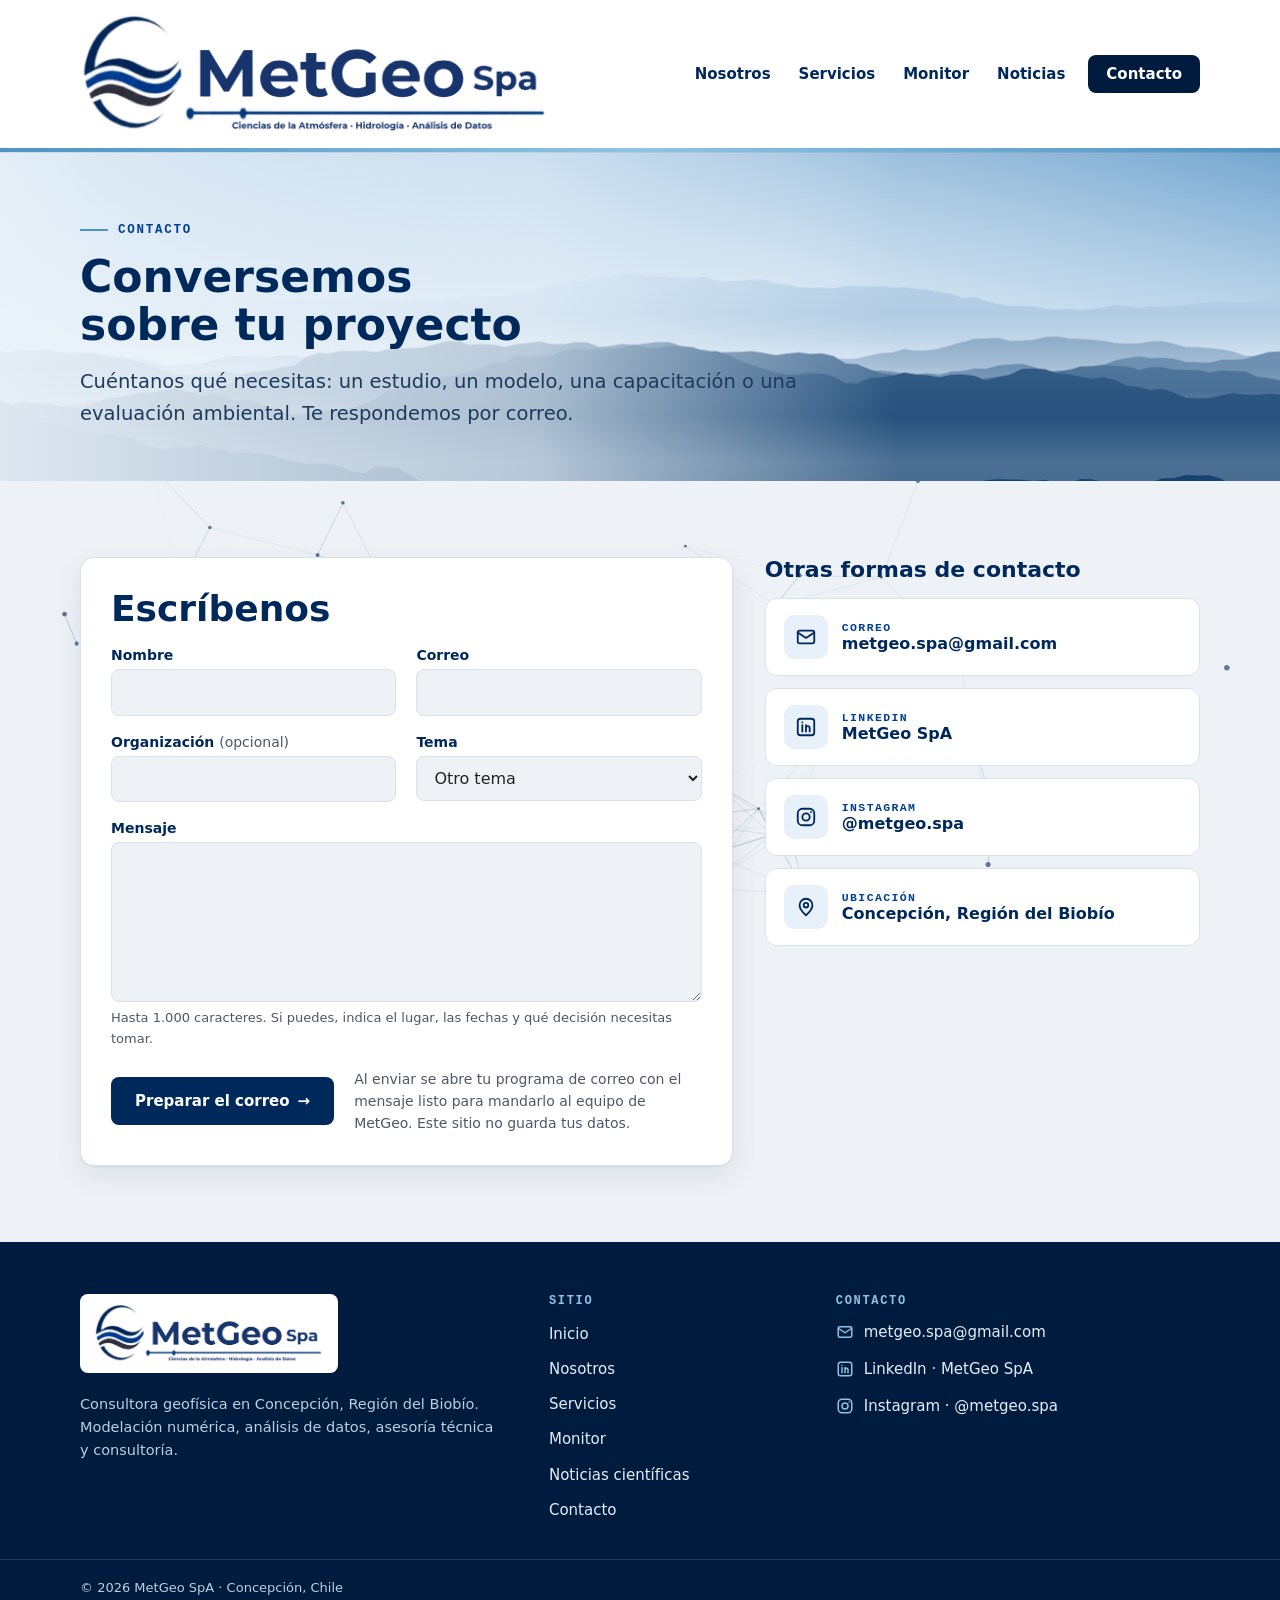
==== contacto.html @ 22727a3f "Reestructurar el sitio con páginas de Nosotros, Servicios y Contacto Inspirado en el sitio de GFDas," ====
<!doctype html>
<html lang="es">
<head>
<meta charset="utf-8">
<meta name="viewport" content="width=device-width, initial-scale=1">
<meta http-equiv="Content-Security-Policy" content="default-src 'self'; script-src 'self'; style-src 'self' https://fonts.googleapis.com; font-src https://fonts.gstatic.com; img-src 'self' data:; connect-src 'self'; object-src 'none'; base-uri 'self'; form-action 'none'">
<meta name="referrer" content="strict-origin-when-cross-origin">
<title>Contacto · MetGeo Spa</title>
<meta name="description" content="Escríbele al equipo de MetGeo: formulario de contacto, correo, LinkedIn e Instagram.">
<link rel="icon" type="image/png" href="assets/icono.png">
<link rel="apple-touch-icon" href="assets/icono.png">
<link rel="preconnect" href="https://fonts.googleapis.com">
<link rel="preconnect" href="https://fonts.gstatic.com" crossorigin>
<link rel="stylesheet" href="https://fonts.googleapis.com/css2?family=Montserrat:wght@500;600;700&family=Source+Sans+3:wght@400;600;700&display=swap">
<link rel="stylesheet" href="assets/style.css">
<script src="assets/config.js"></script>
<script src="assets/site.js"></script>
</head>
<body>
<a class="skip" href="#main">Saltar al contenido</a>
<canvas class="net" aria-hidden="true"></canvas>
<header class="top">
  <div class="wrap top-in">
    <a class="brand" href="index.html"><img src="assets/logo.png" alt="MetGeo Spa, inicio" width="480" height="123"></a>
    <button class="menu-btn" type="button" aria-expanded="false" aria-controls="menu"><span class="bars" aria-hidden="true"></span><span class="txt">Menú</span></button>
    <nav class="nav" id="menu" aria-label="Principal">
      <a href="nosotros.html">Nosotros</a>
      <a href="servicios.html">Servicios</a>
      <a href="monitor.html">Monitor</a>
      <a href="noticias.html">Noticias</a>
      <a class="nav-cta" href="contacto.html" aria-current="page">Contacto</a>
    </nav>
  </div>
  <div class="accent"></div>
</header>

<main id="main">
  <section class="hero hero-sm">
    <canvas class="geo" aria-hidden="true"></canvas>
    <div class="wrap">
      <div class="hero-copy">
        <p class="eyebrow">Contacto</p>
        <h1>Conversemos sobre tu proyecto</h1>
        <p class="lead">Cuéntanos qué necesitas: un estudio, un modelo, una capacitación o una evaluación ambiental. Te respondemos por correo.</p>
      </div>
    </div>
  </section>

  <section class="sec">
    <div class="wrap contact-layout">
      <div>
        <form class="form" id="form-contacto" novalidate>
          <h2>Escríbenos</h2>
          <div class="field">
            <label for="f-nombre">Nombre</label>
            <input id="f-nombre" name="nombre" type="text" autocomplete="name" maxlength="100" required>
          </div>
          <div class="field">
            <label for="f-correo">Correo</label>
            <input id="f-correo" name="correo" type="email" autocomplete="email" maxlength="120" required>
          </div>
          <div class="field">
            <label for="f-org">Organización <span class="opt">(opcional)</span></label>
            <input id="f-org" name="organizacion" type="text" autocomplete="organization" maxlength="120">
          </div>
          <div class="field">
            <label for="f-servicio">Tema</label>
            <select id="f-servicio" name="servicio">
              <option value="eventos">Estudio de un evento extremo</option>
              <option value="modelacion">Modelación numérica y monitoreo</option>
              <option value="capacitaciones">Capacitación técnica</option>
              <option value="ambiental">Evaluación ambiental (SEIA)</option>
              <option value="otro" selected>Otro tema</option>
            </select>
          </div>
          <div class="field field-wide">
            <label for="f-mensaje">Mensaje</label>
            <textarea id="f-mensaje" name="mensaje" maxlength="1000" required aria-describedby="f-mensaje-hint"></textarea>
            <span class="hint" id="f-mensaje-hint">Hasta 1.000 caracteres. Si puedes, indica el lugar, las fechas y qué decisión necesitas tomar.</span>
          </div>
          <div class="form-foot">
            <button class="btn btn-solid" type="submit">Preparar el correo <span class="arr" aria-hidden="true">&rarr;</span></button>
            <p class="fine">Al enviar se abre tu programa de correo con el mensaje listo para mandarlo al equipo de MetGeo. Este sitio no guarda tus datos.</p>
          </div>
          <p class="form-status" id="form-status" role="status" hidden></p>
        </form>
        <noscript><p class="empty">El formulario necesita JavaScript. Puedes escribirnos directamente a metgeo.spa@gmail.com.</p></noscript>
      </div>

      <aside class="info" aria-label="Otras formas de contacto">
        <h2>Otras formas de contacto</h2>
        <a class="info-item" href="mailto:metgeo.spa@gmail.com"><span class="ico"><svg viewBox="0 0 24 24" fill="none" stroke="currentColor" stroke-width="2" stroke-linecap="round" stroke-linejoin="round" aria-hidden="true" focusable="false"><rect x="3" y="5" width="18" height="14" rx="2"/><path d="m3 7 9 6 9-6"/></svg></span><span><span class="label">Correo</span><span class="value">metgeo.spa@gmail.com</span></span></a>
        <a class="info-item" href="https://www.linkedin.com/company/metgeo-spa/" target="_blank" rel="noopener noreferrer"><span class="ico"><svg viewBox="0 0 24 24" fill="none" stroke="currentColor" stroke-width="2" stroke-linecap="round" stroke-linejoin="round" aria-hidden="true" focusable="false"><rect x="3" y="3" width="18" height="18" rx="3"/><path d="M8 10v7M8 7v.01M12 17v-4a2 2 0 0 1 4 0v4M12 10v7"/></svg></span><span><span class="label">LinkedIn</span><span class="value">MetGeo SpA</span></span></a>
        <a class="info-item" href="https://www.instagram.com/metgeo.spa/" target="_blank" rel="noopener noreferrer"><span class="ico"><svg viewBox="0 0 24 24" fill="none" stroke="currentColor" stroke-width="2" stroke-linecap="round" stroke-linejoin="round" aria-hidden="true" focusable="false"><rect x="3" y="3" width="18" height="18" rx="5"/><circle cx="12" cy="12" r="4"/><path d="M17.5 6.5v.01"/></svg></span><span><span class="label">Instagram</span><span class="value">@metgeo.spa</span></span></a>
        <div class="info-item"><span class="ico"><svg viewBox="0 0 24 24" fill="none" stroke="currentColor" stroke-width="2" stroke-linecap="round" stroke-linejoin="round" aria-hidden="true" focusable="false"><path d="M12 21s-7-6.2-7-11a7 7 0 0 1 14 0c0 4.8-7 11-7 11z"/><circle cx="12" cy="10" r="2.5"/></svg></span><span><span class="label">Ubicación</span><span class="value">Concepción, Región del Biobío</span></span></div>
      </aside>
    </div>
  </section>
</main>

<footer class="foot">
  <div class="wrap foot-grid">
    <div>
      <div class="plate"><img src="assets/logo.png" alt="MetGeo Spa" width="480" height="123" loading="lazy"></div>
      <p>Consultora geofísica en Concepción, Región del Biobío. Modelación numérica, análisis de datos, asesoría técnica y consultoría.</p>
    </div>
    <nav aria-label="Mapa del sitio">
      <p class="foot-h">Sitio</p>
      <ul class="foot-links">
        <li><a href="index.html">Inicio</a></li>
        <li><a href="nosotros.html">Nosotros</a></li>
        <li><a href="servicios.html">Servicios</a></li>
        <li><a href="monitor.html">Monitor</a></li>
        <li><a href="noticias.html">Noticias científicas</a></li>
        <li><a href="contacto.html">Contacto</a></li>
      </ul>
    </nav>
    <div>
      <p class="foot-h">Contacto</p>
      <ul class="foot-links">
        <li><a href="mailto:metgeo.spa@gmail.com"><svg viewBox="0 0 24 24" fill="none" stroke="currentColor" stroke-width="2" stroke-linecap="round" stroke-linejoin="round" aria-hidden="true" focusable="false"><rect x="3" y="5" width="18" height="14" rx="2"/><path d="m3 7 9 6 9-6"/></svg>metgeo.spa@gmail.com</a></li>
        <li><a href="https://www.linkedin.com/company/metgeo-spa/" target="_blank" rel="noopener noreferrer"><svg viewBox="0 0 24 24" fill="none" stroke="currentColor" stroke-width="2" stroke-linecap="round" stroke-linejoin="round" aria-hidden="true" focusable="false"><rect x="3" y="3" width="18" height="18" rx="3"/><path d="M8 10v7M8 7v.01M12 17v-4a2 2 0 0 1 4 0v4M12 10v7"/></svg>LinkedIn · MetGeo SpA</a></li>
        <li><a href="https://www.instagram.com/metgeo.spa/" target="_blank" rel="noopener noreferrer"><svg viewBox="0 0 24 24" fill="none" stroke="currentColor" stroke-width="2" stroke-linecap="round" stroke-linejoin="round" aria-hidden="true" focusable="false"><rect x="3" y="3" width="18" height="18" rx="5"/><circle cx="12" cy="12" r="4"/><path d="M17.5 6.5v.01"/></svg>Instagram · @metgeo.spa</a></li>
      </ul>
    </div>
  </div>
  <div class="foot-legal">
    <div class="wrap">
      <p>© 2026 MetGeo SpA · Concepción, Chile</p>
    </div>
  </div>
</footer>
<script src="assets/fondo.js"></script>
<script src="assets/contacto.js"></script>
</body>
</html>
---- assets/style.css ----
/* Sitio de MetGeo Spa. Mismos colores que el monitor y el newsletter. */
:root {
  --page: #EEF2F6; --card: #FFFFFF; --ink: #20242A; --muted: #4B586A; --line: #D6E2EE; --mist: #E8F1F9;
  --navy: #00295B; --navy-deep: #001B3D; --sky: #4E94C3; --sky-2: #8FC3E6;
  --heading: #00295B; --link: #004090;
  --btn-bg: #00295B; --btn-ink: #FFFFFF;
  --chip-ink: #00295B; --chip-on-bg: #00295B; --chip-on-ink: #FFFFFF;
  --rule-a: #00295B; --rule-b: #001B3D;
  --ok-bg: #DDF0E4; --ok-ink: #14532D; --new-bg: #E8F1F9; --new-ink: #00295B;
  --err-bg: #FBEAEA; --err-ink: #8F2B2B;
  --shadow: 0 1px 2px rgba(0, 27, 61, .06), 0 10px 28px rgba(0, 27, 61, .08);
  --shadow-lift: 0 2px 4px rgba(0, 27, 61, .08), 0 18px 40px rgba(0, 27, 61, .14);
  --f-head: 'Montserrat', system-ui, -apple-system, 'Segoe UI', Arial, sans-serif;
  --f-body: 'Source Sans 3', 'Source Sans Pro', system-ui, -apple-system, 'Segoe UI', Arial, sans-serif;
  --f-mono: 'Courier New', Courier, monospace;
}
@media (prefers-color-scheme: dark) {
  :root {
    color-scheme: dark;
    --page: #0A1424; --card: #0F2038; --ink: #E7EEF6; --muted: #A6B7CB; --line: #1D3557; --mist: #13294A;
    --heading: #D6E6F5; --link: #8FC3E6;
    --btn-bg: #4E94C3; --btn-ink: #001B3D;
    --chip-ink: #CFE0EF; --chip-on-bg: #4E94C3; --chip-on-ink: #001B3D;
    --rule-a: #4E94C3; --rule-b: #1D3557;
    --ok-bg: #12362A; --ok-ink: #8EE0B0; --new-bg: #13294A; --new-ink: #CFE0EF;
    --err-bg: #3A1A1A; --err-ink: #F2B8B8;
    --shadow: 0 1px 2px rgba(0, 0, 0, .4), 0 10px 28px rgba(0, 0, 0, .35);
    --shadow-lift: 0 2px 4px rgba(0, 0, 0, .45), 0 18px 40px rgba(0, 0, 0, .45);
  }
}

* { box-sizing: border-box; }
html { scroll-behavior: smooth; scroll-padding-top: 110px; }
@media (prefers-reduced-motion: reduce) { html { scroll-behavior: auto; } *, *::before, *::after { transition: none !important; } }
body { margin: 0; background: var(--page); color: var(--ink); font: 400 17px/1.6 var(--f-body); overflow-x: hidden; }
img { max-width: 100%; }
a { color: var(--link); }
:focus-visible { outline: 3px solid var(--sky); outline-offset: 2px; }
.wrap { max-width: 1160px; margin: 0 auto; padding-inline: 20px; }
.skip { position: absolute; left: 12px; top: -60px; z-index: 50; padding: 10px 16px; background: #00295B; color: #FFFFFF; border-radius: 8px; font: 600 14px var(--f-head); }
.skip:focus { top: 12px; }

/* ---------- Cabecera: placa blanca con el logo; se compacta al bajar por la página ---------- */
.top { position: sticky; top: 0; z-index: 20; background: #FFFFFF; box-shadow: 0 1px 0 rgba(0, 27, 61, .08); }
.top-in { position: relative; display: flex; align-items: center; justify-content: space-between; gap: 20px; padding-block: 14px; transition: padding .25s ease; }
.brand { display: block; line-height: 0; flex: none; }
.brand img { width: 470px; height: auto; display: block; transition: width .25s ease; }
.top.is-compact .top-in { padding-block: 8px; }
.top.is-compact .brand img { width: 300px; }
.nav { display: flex; align-items: center; gap: 2px; }
.nav a { position: relative; font: 600 15px var(--f-head); color: #00295B; text-decoration: none; padding: 10px 13px; border-radius: 8px; white-space: nowrap; }
.nav a:not(.nav-cta)::after { content: ""; position: absolute; left: 13px; right: 13px; bottom: 5px; height: 2px; background: #4E94C3; transform: scaleX(0); transform-origin: left; transition: transform .2s ease; }
.nav a:not(.nav-cta):hover::after, .nav a[aria-current="page"]:not(.nav-cta)::after { transform: scaleX(1); }
.nav a.nav-cta { background: #00295B; color: #FFFFFF; margin-left: 8px; padding-inline: 18px; }
.nav a.nav-cta:hover, .nav a.nav-cta[aria-current="page"] { background: #001B3D; }
.menu-btn { display: none; align-items: center; gap: 10px; padding: 9px 14px; border: 2px solid #00295B; border-radius: 8px; background: #FFFFFF; color: #00295B; font: 600 14px var(--f-head); cursor: pointer; }
.menu-btn .bars, .menu-btn .bars::before, .menu-btn .bars::after { display: block; width: 18px; height: 2px; background: currentColor; border-radius: 2px; transition: transform .2s ease; }
.menu-btn .bars { position: relative; }
.menu-btn .bars::before, .menu-btn .bars::after { content: ""; position: absolute; left: 0; }
.menu-btn .bars::before { top: -6px; }
.menu-btn .bars::after { top: 6px; }
.menu-btn[aria-expanded="true"] .bars { background: transparent; }
.menu-btn[aria-expanded="true"] .bars::before { transform: translateY(6px) rotate(45deg); }
.menu-btn[aria-expanded="true"] .bars::after { transform: translateY(-6px) rotate(-45deg); }
.accent { height: 4px; background: linear-gradient(90deg, #4E94C3 0%, #8FC3E6 50%, #4E94C3 100%); }

/* ---------- Portada: el paisaje lo dibuja assets/fondo.js ---------- */
.hero { position: relative; overflow: hidden; color: #00295B; background: linear-gradient(180deg, #5E98C8 0%, #A8C9E4 45%, #DDEBF6 100%); }
.hero .geo { position: absolute; inset: 0; width: 100%; height: 100%; display: block; }
.hero::after { content: ""; position: absolute; inset: 0; background: linear-gradient(90deg, rgba(238, 245, 251, .92) 0%, rgba(238, 245, 251, .66) 42%, rgba(238, 245, 251, 0) 70%); pointer-events: none; }
.hero .wrap { position: relative; z-index: 1; padding-block: 92px 84px; }
.hero-sm .wrap { padding-block: 60px 52px; }

/* Red de puntos del fondo (assets/fondo.js): fija detrás de todo el contenido */
.net { position: fixed; inset: 0; width: 100%; height: 100%; z-index: 0; pointer-events: none; }
main, .foot { position: relative; z-index: 1; }
.hero-copy { max-width: 780px; }
.eyebrow { display: inline-flex; align-items: center; gap: 10px; margin: 0 0 16px; font: 600 12.5px var(--f-mono); letter-spacing: .14em; text-transform: uppercase; color: #004090; }
.eyebrow::before { content: ""; width: 28px; height: 2px; background: #4E94C3; }
.hero h1 { margin: 0 0 18px; font: 700 clamp(31px, 5vw, 54px) / 1.08 var(--f-head); text-wrap: balance; }
.hero-sm h1 { font-size: clamp(28px, 4.2vw, 44px); }
.lead { margin: 0 0 30px; max-width: 60ch; font-size: 19.5px; color: #1F3A5C; }
.hero-sm .lead { margin-bottom: 0; }
.hero-sm .btns { margin-top: 26px; }
.btns { display: flex; flex-wrap: wrap; gap: 12px; }
.btn { display: inline-flex; align-items: center; gap: 8px; padding: 13px 22px; border-radius: 8px; border: 2px solid transparent; font: 600 15px var(--f-head); text-decoration: none; cursor: pointer; transition: transform .15s ease, background-color .15s ease, filter .15s ease; }
.btn:hover { transform: translateY(-1px); }
.btn .arr { transition: transform .15s ease; }
.btn:hover .arr { transform: translateX(3px); }
.btn-sky { background: #00295B; color: #FFFFFF; }
.btn-sky:hover { background: #001B3D; }
.btn-ghost { border-color: #00295B; color: #00295B; background: rgba(255, 255, 255, .6); }
.btn-ghost:hover { background: rgba(255, 255, 255, .9); }
.btn-solid { background: var(--btn-bg); color: var(--btn-ink); }
.btn-solid:hover { filter: brightness(1.12); }
.btn-light { background: #8FC3E6; color: #001B3D; }
.btn-light:hover { background: #FFFFFF; }
.btn-line { border-color: rgba(185, 207, 227, .6); color: #FFFFFF; }
.btn-line:hover { border-color: #8FC3E6; background: rgba(143, 195, 230, .1); }
.btn[aria-disabled="true"] { opacity: .55; cursor: not-allowed; filter: none; transform: none; }
.mt { margin-top: 22px; }

/* ---------- Bandas horizontales azules con curvas de nivel ---------- */
.band { position: relative; overflow: hidden; color: #DCEAF6; background: #00295B url("img/topo.svg") center / cover no-repeat; }
.band::before { content: ""; position: absolute; inset: 0; background: linear-gradient(135deg, rgba(0, 41, 91, .55) 0%, rgba(0, 27, 61, .9) 100%); }
.band > .wrap { position: relative; padding-block: 64px; }
.band-statement { margin: 0; max-width: 36ch; font: 600 clamp(22px, 3vw, 32px) / 1.3 var(--f-head); color: #FFFFFF; text-wrap: balance; }
.band-statement em { font-style: normal; color: #8FC3E6; }
.band .kicker { color: #8FC3E6; }
.band p { max-width: 64ch; }
.figures { display: grid; grid-template-columns: repeat(4, minmax(0, 1fr)); gap: 0; margin: 44px 0 0; padding: 0; list-style: none; border-top: 1px solid rgba(143, 195, 230, .25); }
.figures li { padding: 22px 20px 0 0; }
.figures li + li { padding-left: 20px; border-left: 1px solid rgba(143, 195, 230, .25); }
.figures b { display: block; font: 700 clamp(30px, 4vw, 44px) / 1 var(--f-head); color: #FFFFFF; }
.figures b small { font-size: .5em; color: #8FC3E6; margin-left: 2px; }
.figures span { display: block; margin-top: 8px; font-size: 15px; color: #B9CFE3; }
.band-cta { display: flex; flex-wrap: wrap; align-items: center; justify-content: space-between; gap: 24px; }
.band-cta h2 { color: #FFFFFF; margin-bottom: 6px; }
.band-cta p { margin: 0; color: #B9CFE3; }

/* ---------- Secciones ---------- */
.sec { padding-block: 76px; }
.sec + .sec { border-top: 1px solid var(--line); }
.kicker { margin: 0 0 10px; font: 600 12px var(--f-mono); letter-spacing: .14em; text-transform: uppercase; color: var(--link); }
h2 { margin: 0 0 12px; font: 700 clamp(25px, 3.4vw, 36px) / 1.15 var(--f-head); color: var(--heading); text-wrap: balance; }
.rule { height: 2px; width: 120px; margin: 0 0 22px; background: linear-gradient(135deg, var(--rule-a), var(--rule-b)); }
.sec p { max-width: 66ch; }
.sec-head { display: flex; flex-wrap: wrap; align-items: flex-end; justify-content: space-between; gap: 12px 30px; }
.sec-head > div { max-width: 720px; }
.sec-head .more { margin: 0 0 24px; }
.muted { color: var(--muted); }
.fine { margin-top: 18px; font-size: 14px; color: var(--muted); max-width: 66ch; }

/* Qué hacemos: cuatro capacidades con ícono */
.caps { display: grid; grid-template-columns: repeat(4, minmax(0, 1fr)); gap: 20px; margin-top: 34px; }
.cap { position: relative; padding: 26px 22px 24px; background: var(--card); border: 1px solid var(--line); border-radius: 12px; box-shadow: var(--shadow); overflow: hidden; }
.cap::before { content: ""; position: absolute; left: 0; top: 0; right: 0; height: 3px; background: linear-gradient(90deg, #4E94C3, #8FC3E6); }
.cap .ico { display: grid; place-items: center; width: 48px; height: 48px; margin-bottom: 16px; border-radius: 12px; background: var(--mist); color: var(--heading); }
.cap .ico svg { width: 26px; height: 26px; }
.cap h3 { margin: 0 0 8px; font: 700 18px / 1.3 var(--f-head); color: var(--heading); }
.cap p { margin: 0; font-size: 15.5px; color: var(--muted); }

/* Tarjetas de servicio con imagen */
.svc-cards { display: grid; grid-template-columns: repeat(4, minmax(0, 1fr)); gap: 20px; margin-top: 34px; }
.svc-card { display: flex; flex-direction: column; background: var(--card); border: 1px solid var(--line); border-radius: 12px; box-shadow: var(--shadow); overflow: hidden; text-decoration: none; color: inherit; transition: transform .2s ease, box-shadow .2s ease, border-color .2s ease; }
.svc-card:hover { transform: translateY(-4px); box-shadow: var(--shadow-lift); border-color: var(--sky); }
.svc-card img { display: block; width: 100%; height: auto; aspect-ratio: 16 / 9; object-fit: cover; }
.svc-card .body { display: flex; flex-direction: column; gap: 8px; flex: 1; padding: 18px 20px 20px; }
.svc-card .num { font: 600 12px var(--f-mono); letter-spacing: .12em; color: var(--link); }
.svc-card h3 { margin: 0; font: 700 18px / 1.3 var(--f-head); color: var(--heading); }
.svc-card p { margin: 0; font-size: 15.5px; color: var(--muted); }
.svc-card .more { margin-top: auto; padding-top: 8px; }

/* Por qué MetGeo */
.features { display: grid; grid-template-columns: repeat(3, minmax(0, 1fr)); gap: 30px 34px; margin-top: 36px; }
.feature { display: grid; grid-template-columns: 44px minmax(0, 1fr); gap: 4px 16px; }
.feature .n { grid-row: span 2; display: grid; place-items: center; width: 44px; height: 44px; border-radius: 50%; border: 2px solid var(--sky); font: 700 14px var(--f-mono); color: var(--heading); }
.feature h3 { margin: 0; font: 700 17px / 1.3 var(--f-head); color: var(--heading); }
.feature p { margin: 0; font-size: 15.5px; color: var(--muted); }

/* Tarjetas genéricas */
.cards { display: grid; grid-template-columns: repeat(auto-fit, minmax(260px, 1fr)); gap: 20px; margin-top: 28px; }
.card { display: flex; flex-direction: column; gap: 12px; padding: 24px; background: var(--card); border: 1px solid var(--line); border-radius: 12px; box-shadow: var(--shadow); }
.card h3 { margin: 0; font: 700 20px / 1.25 var(--f-head); color: var(--heading); }
.card p { margin: 0; color: var(--muted); }
.card-head { display: flex; justify-content: space-between; align-items: center; gap: 10px; }
.tag { font: 600 11px var(--f-mono); letter-spacing: .12em; text-transform: uppercase; color: var(--link); }
.pill { padding: 3px 10px; border-radius: 999px; font: 600 12px var(--f-head); white-space: nowrap; }
.pill-ok { background: var(--ok-bg); color: var(--ok-ink); }
.pill-new { background: var(--new-bg); color: var(--new-ink); }
.more { margin-top: auto; padding-top: 6px; font: 600 15px var(--f-head); color: var(--link); text-decoration: none; }
.more:hover { text-decoration: underline; }
.cards-2 { grid-template-columns: repeat(auto-fit, minmax(min(100%, 420px), 1fr)); }
.gets { margin: 0; padding-left: 20px; font-size: 15.5px; color: var(--muted); }
.gets li + li { margin-top: 5px; }
.gets li::marker { color: var(--sky); }
.sub-h { margin: 48px 0 0; font: 700 19px / 1.3 var(--f-head); color: var(--heading); }

/* Página de servicios: una fila por servicio, imagen a un lado */
.jump-nav { padding-top: 40px; }
.jump { display: flex; flex-wrap: wrap; gap: 8px; margin: 0; padding: 0; list-style: none; }
.jump a { display: inline-block; padding: 7px 14px; border: 1px solid var(--line); border-radius: 999px; background: var(--card); color: var(--chip-ink); font: 600 13.5px var(--f-head); text-decoration: none; }
.jump a:hover { border-color: var(--sky); }
.svc { display: grid; grid-template-columns: minmax(0, 1fr) minmax(0, 1.05fr); gap: 48px; align-items: center; padding-block: 56px; scroll-margin-top: 100px; }
.svc + .svc { border-top: 1px solid var(--line); }
.svc-alt .svc-img { order: 2; }
.svc-img { margin: 0; border-radius: 14px; overflow: hidden; box-shadow: var(--shadow-lift); line-height: 0; }
.svc-img img { width: 100%; height: auto; }
.svc h2 { font-size: clamp(23px, 3vw, 31px); }
.svc .gets { margin-top: 16px; font-size: 16px; }
.svc .note { margin: 18px 0 0; padding: 12px 14px; background: var(--mist); border-left: 3px solid var(--sky); border-radius: 4px; font-size: 15px; color: var(--muted); }
.svc .btns { margin-top: 22px; }

/* Dos columnas */
.split { display: grid; grid-template-columns: minmax(0, 1fr) minmax(0, 1.3fr); gap: 48px; align-items: center; }
.views { margin: 22px 0 26px; padding: 0; }
.views div { display: grid; grid-template-columns: 150px 1fr; gap: 14px; padding: 10px 0; border-bottom: 1px solid var(--line); font-size: 15.5px; }
.views dt { font: 700 14px var(--f-head); color: var(--heading); }
.views dd { margin: 0; color: var(--muted); }

.frame { overflow: hidden; background: var(--card); border: 1px solid var(--line); border-radius: 12px; box-shadow: var(--shadow); }
.frame-top { margin-top: 26px; }
.frame-bar { display: flex; align-items: center; justify-content: space-between; gap: 10px; padding: 10px 14px; background: var(--mist); border-bottom: 1px solid var(--line); font-size: 14px; }
.frame-bar a { font: 600 14px var(--f-head); white-space: nowrap; }
.shot-link { display: block; }
.shot-link:hover { border-color: var(--sky); }
.shot { display: block; aspect-ratio: 1280 / 852; overflow: hidden; }
.shot img { display: block; width: 100%; height: 100%; object-fit: cover; object-position: top; }
.fig { margin: 0; border-radius: 14px; overflow: hidden; box-shadow: var(--shadow-lift); line-height: 0; }
.fig img { width: 100%; height: auto; }

/* ---------- Noticias científicas ---------- */
.toolbar { display: flex; flex-wrap: wrap; justify-content: space-between; align-items: baseline; gap: 8px 20px; margin-bottom: 14px; }
.toolbar h2 { margin: 0; }
.updated { font: 13px var(--f-mono); color: var(--muted); }
.chips { display: flex; flex-wrap: wrap; gap: 8px; margin: 0 0 30px; padding: 0; list-style: none; }
.chip { padding: 7px 13px; border: 1px solid var(--line); border-radius: 999px; background: var(--card); color: var(--chip-ink); font: 600 13.5px var(--f-head); cursor: pointer; }
.chip:hover { border-color: var(--sky); }
.chip[aria-pressed="true"] { background: var(--chip-on-bg); color: var(--chip-on-ink); border-color: transparent; }
.chip .n { font-weight: 400; opacity: .8; }
.area { margin-bottom: 42px; }
.area-head { display: flex; flex-wrap: wrap; align-items: baseline; justify-content: space-between; gap: 4px 16px; padding-bottom: 8px; }
.area-head h3 { display: flex; align-items: center; gap: 8px; margin: 0; font: 700 14px var(--f-head); letter-spacing: .09em; text-transform: uppercase; color: var(--heading); }
.area-head h3::before { content: ""; width: 7px; height: 7px; border-radius: 50%; background: var(--sky); }
.area-src { font-size: 13px; color: var(--muted); }
.area .bar { height: 2px; margin-bottom: 16px; background: linear-gradient(135deg, var(--rule-a), var(--rule-b)); }
.items { display: grid; grid-template-columns: repeat(auto-fill, minmax(300px, 1fr)); gap: 20px; margin: 0; padding: 0; list-style: none; }
.item { display: flex; flex-direction: column; background: var(--card); border: 1px solid var(--line); border-radius: 12px; overflow: hidden; box-shadow: var(--shadow); transition: transform .2s ease, box-shadow .2s ease; }
.item:hover { transform: translateY(-3px); box-shadow: var(--shadow-lift); }
.item .pic { position: relative; line-height: 0; background: #00295B; }
.item .pic canvas { display: block; width: 100%; height: auto; aspect-ratio: 16 / 7; }
.item .pic-tag { position: absolute; left: 12px; bottom: 10px; padding: 3px 9px; border-radius: 999px; background: rgba(255, 255, 255, .92); color: #00295B; font: 600 11px/1.5 var(--f-mono); letter-spacing: .1em; text-transform: uppercase; }
.item .txt { display: flex; flex-direction: column; gap: 8px; flex: 1; padding: 16px 20px 18px; }
.item h4 { margin: 0; font: 700 16.5px / 1.35 var(--f-head); color: var(--heading); text-wrap: pretty; }
.item p { margin: 0; font-size: 15.5px; color: var(--muted); }
.stale { margin: -4px 0 14px; padding: 8px 12px; background: var(--mist); border-left: 3px solid var(--sky); border-radius: 4px; font-size: 14px; color: var(--muted); max-width: none !important; }
.item .fecha { font: 12.5px var(--f-mono); color: var(--muted); }
.item a { margin-top: auto; padding-top: 4px; font: 600 14px var(--f-head); text-decoration: none; }
.item a:hover { text-decoration: underline; }
.items-3 { grid-template-columns: repeat(3, minmax(0, 1fr)); margin-top: 30px; }
.empty { padding: 14px 16px; border: 1px dashed var(--line); border-radius: 10px; color: var(--muted); font-size: 15px; }
.credits { margin-top: 8px; padding: 14px 16px; background: var(--mist); border-left: 3px solid var(--sky); border-radius: 4px; font-size: 14.5px; max-width: none !important; }

/* Bloque del newsletter */
.signup { display: grid; grid-template-columns: minmax(0, 1.2fr) minmax(0, 1fr); gap: 36px; align-items: center; padding: 32px; background: var(--card); border: 1px solid var(--line); border-radius: 14px; box-shadow: var(--shadow); }
.signup h2 { margin-bottom: 8px; }
.signup .btns { margin-top: 20px; }
.includes { margin: 0; padding: 0; list-style: none; }
.includes li { display: grid; grid-template-columns: 150px 1fr; gap: 12px; padding: 8px 0; border-bottom: 1px solid var(--line); font-size: 15px; }
.includes b { font: 700 14px var(--f-head); color: var(--heading); }
.includes span { color: var(--muted); }
.soon-note { margin: 12px 0 0; font-size: 14px; color: var(--muted); }

/* ---------- Nosotros ---------- */
.areas-x { margin: 22px 0 0; padding: 0; list-style: none; }
.areas-x li { display: grid; grid-template-columns: 12px minmax(0, 1fr); gap: 14px; padding: 12px 0; border-bottom: 1px solid var(--line); }
.areas-x li::before { content: ""; width: 10px; height: 10px; margin-top: 8px; border-radius: 50%; background: var(--sky); box-shadow: 0 0 0 4px var(--mist); }
.areas-x b { display: block; font: 700 16px var(--f-head); color: var(--heading); }
.areas-x span { font-size: 15.5px; color: var(--muted); }
.purpose { display: grid; grid-template-columns: repeat(3, minmax(0, 1fr)); gap: 20px; margin-top: 34px; }
.purpose article { padding: 24px 22px; background: var(--card); border: 1px solid var(--line); border-radius: 12px; box-shadow: var(--shadow); }
.purpose .n { display: block; margin-bottom: 10px; font: 700 28px / 1 var(--f-head); color: var(--sky); }
.purpose h3 { margin: 0 0 8px; font: 700 17.5px / 1.3 var(--f-head); color: var(--heading); }
.purpose p { margin: 0; font-size: 15.5px; color: var(--muted); }
.purpose a { font-weight: 600; }

/* Equipo */
.team { display: grid; grid-template-columns: repeat(2, minmax(0, 1fr)); gap: 20px; margin-top: 30px; }
.member { display: flex; flex-direction: column; gap: 12px; padding: 24px; background: var(--card); border: 1px solid var(--line); border-radius: 12px; box-shadow: var(--shadow); }
.member-head { display: flex; align-items: center; gap: 14px; }
.initials { flex: none; display: grid; place-items: center; width: 56px; height: 56px; border-radius: 50%; background: linear-gradient(135deg, #00295B, #001B3D); box-shadow: 0 0 0 3px var(--card), 0 0 0 5px #4E94C3; color: #FFFFFF; font: 700 17px var(--f-head); letter-spacing: .04em; }
.member h3 { margin: 0; font: 700 19px / 1.25 var(--f-head); color: var(--heading); }
.member .role { margin: 2px 0 0; font: 12.5px / 1.4 var(--f-mono); color: var(--link); }
.member p { margin: 0; font-size: 15.5px; color: var(--muted); }
.tags { display: flex; flex-wrap: wrap; gap: 6px; margin: 0; padding: 0; list-style: none; }
.tags li { padding: 3px 10px; border: 1px solid var(--line); border-radius: 999px; font: 600 12.5px var(--f-head); color: var(--chip-ink); }
.member .more { margin-top: auto; }

/* ---------- Contacto ---------- */
.contact-layout { display: grid; grid-template-columns: minmax(0, 1.5fr) minmax(0, 1fr); gap: 32px; align-items: start; }
.form { display: grid; grid-template-columns: repeat(2, minmax(0, 1fr)); gap: 18px 20px; padding: 30px; background: var(--card); border: 1px solid var(--line); border-radius: 14px; box-shadow: var(--shadow); }
.form h2 { grid-column: 1 / -1; margin: 0; }
.field { display: flex; flex-direction: column; gap: 6px; }
.field-wide { grid-column: 1 / -1; }
.field label { font: 600 14px var(--f-head); color: var(--heading); }
.field .opt { font-weight: 500; color: var(--muted); }
.field input, .field select, .field textarea { width: 100%; padding: 11px 13px; border: 1px solid var(--line); border-radius: 8px; background: var(--page); color: var(--ink); font: 400 16px/1.4 var(--f-body); transition: border-color .15s ease, box-shadow .15s ease; }
.field textarea { min-height: 160px; resize: vertical; }
.field input:focus, .field select:focus, .field textarea:focus { outline: none; border-color: var(--sky); box-shadow: 0 0 0 3px rgba(78, 148, 195, .25); }
.field input:user-invalid, .field textarea:user-invalid { border-color: var(--err-ink); }
.field .hint { font-size: 13px; color: var(--muted); }
.form-foot { grid-column: 1 / -1; display: flex; flex-wrap: wrap; align-items: center; gap: 14px 20px; }
.form-foot .fine { margin: 0; flex: 1 1 260px; }
.form-status { grid-column: 1 / -1; margin: 0; padding: 12px 14px; border-radius: 8px; background: var(--ok-bg); color: var(--ok-ink); font-size: 15px; }
.form-status.is-error { background: var(--err-bg); color: var(--err-ink); }
.info { display: flex; flex-direction: column; gap: 12px; }
.info h2 { font-size: 22px; margin-bottom: 4px; }
.info-item { display: grid; grid-template-columns: 44px minmax(0, 1fr); gap: 14px; align-items: center; padding: 16px 18px; background: var(--card); border: 1px solid var(--line); border-radius: 12px; text-decoration: none; color: inherit; transition: border-color .15s ease, transform .15s ease; }
a.info-item:hover { border-color: var(--sky); transform: translateX(3px); }
.info-item .ico { display: grid; place-items: center; width: 44px; height: 44px; border-radius: 10px; background: var(--mist); color: var(--heading); }
.info-item .ico svg { width: 22px; height: 22px; }
.info-item .label { display: block; font: 600 11.5px var(--f-mono); letter-spacing: .12em; text-transform: uppercase; color: var(--link); }
.info-item .value { display: block; font: 600 16px var(--f-head); color: var(--heading); overflow-wrap: anywhere; }

/* ---------- Pie ---------- */
.foot { background: #001B3D; color: #B9CFE3; }
.foot-grid { display: grid; grid-template-columns: minmax(0, 1.4fr) minmax(0, .8fr) minmax(0, 1.2fr); gap: 36px 44px; padding-block: 52px 36px; }
.foot .plate { display: inline-block; padding: 10px 14px; background: #FFFFFF; border-radius: 8px; line-height: 0; }
.foot .plate img { display: block; width: 230px; height: auto; }
.foot p { margin: 12px 0 0; max-width: 46ch; font-size: 14.5px; }
.foot .foot-h { margin: 0 0 12px; font: 600 12px var(--f-mono); letter-spacing: .14em; text-transform: uppercase; color: #8FC3E6; }
.foot-links { display: flex; flex-direction: column; gap: 8px; margin: 0; padding: 0; list-style: none; }
.foot-links a { display: inline-flex; align-items: center; gap: 10px; color: #E3EEF8; text-decoration: none; font-size: 15px; }
.foot-links a:hover { color: #FFFFFF; text-decoration: underline; }
.foot-links svg { flex: none; width: 18px; height: 18px; color: #8FC3E6; }
.foot-legal { border-top: 1px solid rgba(185, 207, 227, .18); }
.foot-legal .wrap { display: flex; flex-wrap: wrap; justify-content: space-between; gap: 6px 24px; padding-block: 18px; }
.foot-legal p { margin: 0; max-width: none; font-size: 13px; }

/* ---------- Pantallas medianas y teléfonos ---------- */
@media (max-width: 1120px) {
  .brand img { width: 360px; }
  .nav a { padding: 9px 10px; font-size: 14px; }
  .caps, .svc-cards { grid-template-columns: repeat(2, minmax(0, 1fr)); }
}
@media (max-width: 900px) {
  .brand img, .top.is-compact .brand img { width: 270px; }
  .menu-btn { display: inline-flex; }
  .nav { display: none; position: absolute; left: -20px; right: -20px; top: 100%; flex-direction: column; align-items: stretch; gap: 0; padding: 8px 20px 18px; background: #FFFFFF; box-shadow: 0 14px 24px rgba(0, 27, 61, .12); }
  .nav.is-open { display: flex; }
  .nav a { padding: 13px 4px; font-size: 16px; border-bottom: 1px solid #E8F1F9; border-radius: 0; }
  .nav a:not(.nav-cta)::after { display: none; }
  .nav a[aria-current="page"] { color: #004090; }
  .nav a.nav-cta { margin: 12px 0 0; border-radius: 8px; text-align: center; }
  .split, .signup, .contact-layout { grid-template-columns: minmax(0, 1fr); gap: 30px; }
  .svc { grid-template-columns: minmax(0, 1fr); gap: 26px; padding-block: 44px; }
  .svc-alt .svc-img { order: 0; }
  .features, .purpose { grid-template-columns: repeat(2, minmax(0, 1fr)); }
  .figures { grid-template-columns: repeat(2, minmax(0, 1fr)); }
  .figures li:nth-child(3) { padding-left: 0; border-left: 0; }
  .items-3 { grid-template-columns: minmax(0, 1fr); }
  .foot-grid { grid-template-columns: minmax(0, 1fr) minmax(0, 1fr); }
  .foot-grid > :first-child { grid-column: 1 / -1; }
  /* Sin JavaScript el menú queda visible debajo del logo. */
  html:not(.js) .top-in { flex-wrap: wrap; }
  html:not(.js) .menu-btn { display: none; }
  html:not(.js) .nav { display: flex; position: static; flex-direction: row; flex-wrap: wrap; padding: 0; box-shadow: none; }
  html:not(.js) .nav a { border: 0; padding: 8px 10px; font-size: 14px; }
}
@media (max-width: 640px) {
  .brand img, .top.is-compact .brand img { width: 220px; }
  .hero .wrap { padding-block: 56px 48px; }
  /* En pantallas angostas el texto ocupa todo el ancho: el velo cubre parejo para que se lea sobre las cordilleras. */
  .hero::after { background: linear-gradient(180deg, rgba(238, 245, 251, .9) 0%, rgba(238, 245, 251, .8) 65%, rgba(238, 245, 251, .5) 100%); }
  .sec { padding-block: 52px; }
  .band > .wrap { padding-block: 48px; }
  .caps, .svc-cards, .features, .purpose, .team { grid-template-columns: minmax(0, 1fr); }
  .views div, .includes li { grid-template-columns: 1fr; gap: 2px; }
  .signup, .form { padding: 22px; }
  .form { grid-template-columns: minmax(0, 1fr); }
  .items { grid-template-columns: minmax(0, 1fr); }
  .foot-grid { grid-template-columns: minmax(0, 1fr); }
}
@media (max-width: 440px) {
  .top-in { gap: 10px; }
  .brand img, .top.is-compact .brand img { width: 175px; }
  .menu-btn { padding: 8px 11px; }
  .menu-btn .txt { display: none; }
  .figures li { padding-right: 10px; }
  .figures li + li { padding-left: 12px; }
}
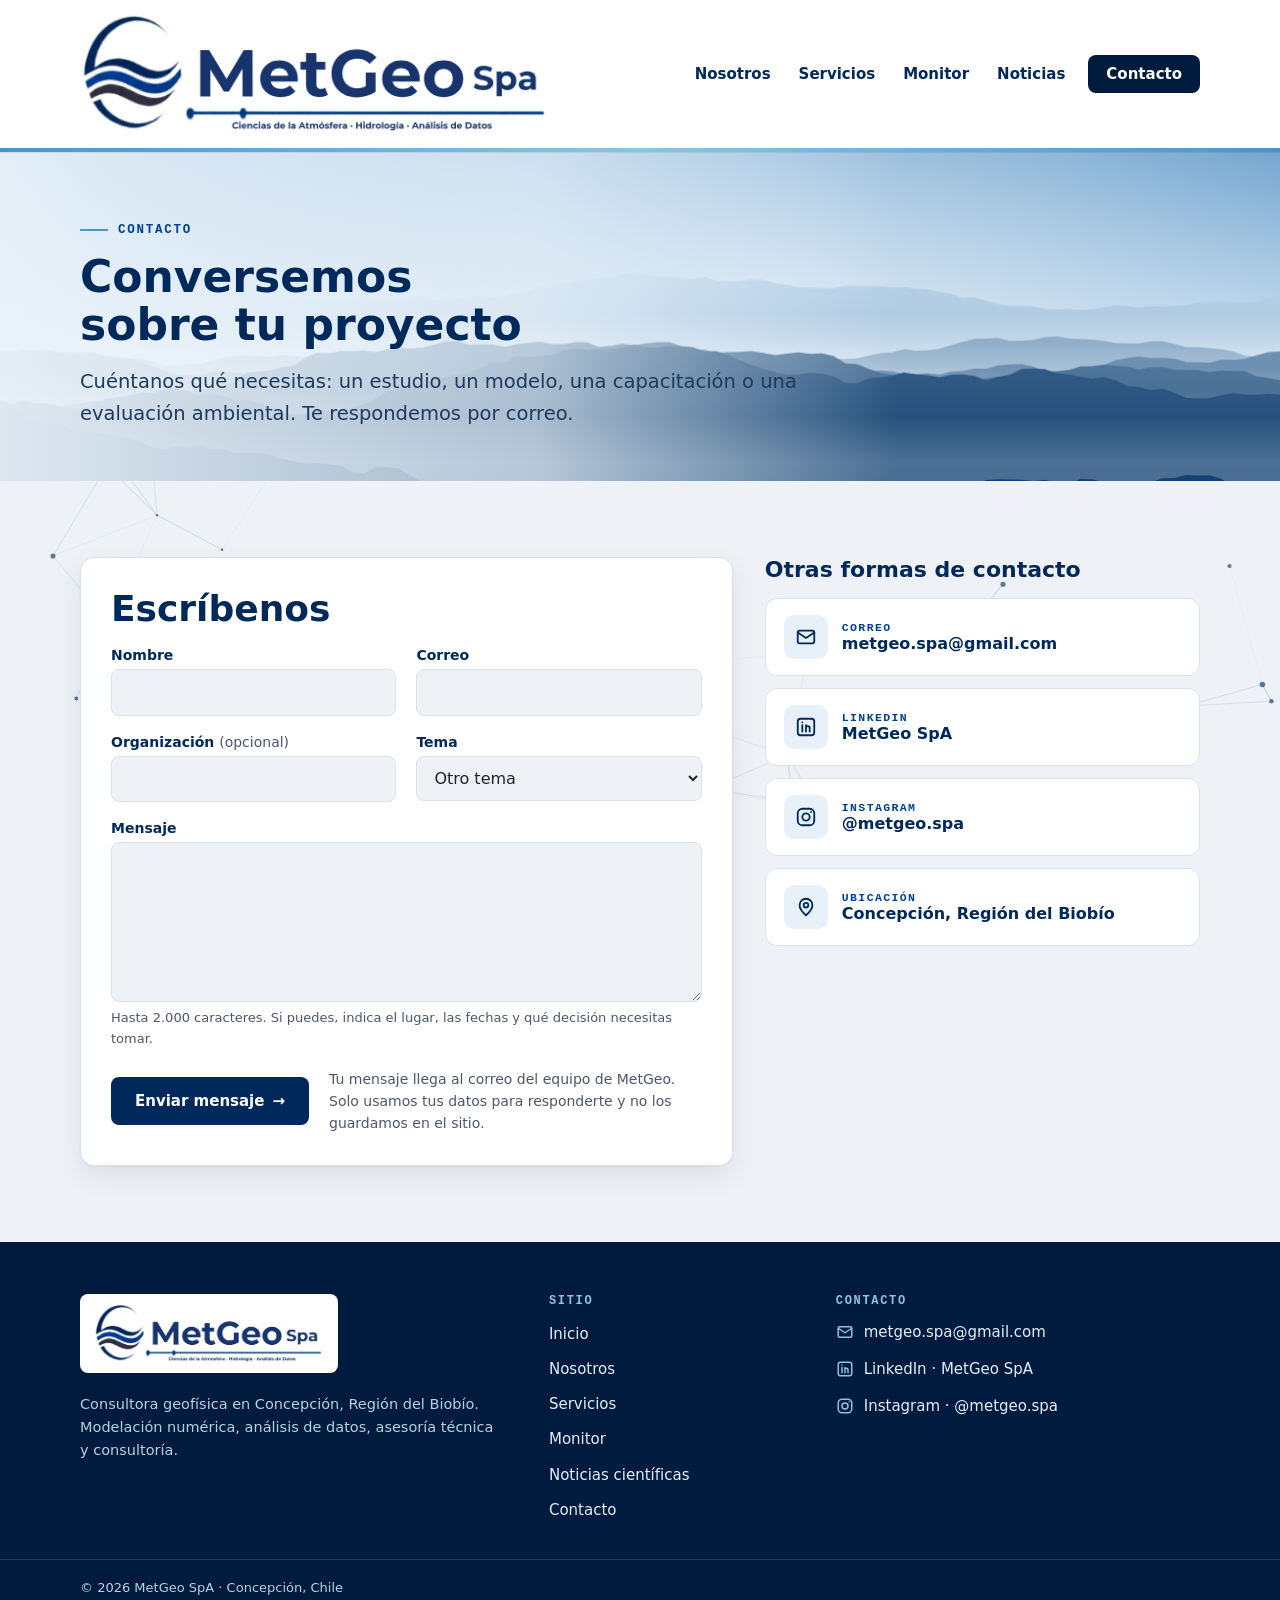
==== commit 8b9c71f7: "Enviar el formulario de contacto al Worker del newsletter El formulario ya no depende del programa d" ====
--- a/contacto.html
+++ b/contacto.html
@@ -3,7 +3,7 @@
 <head>
 <meta charset="utf-8">
 <meta name="viewport" content="width=device-width, initial-scale=1">
-<meta http-equiv="Content-Security-Policy" content="default-src 'self'; script-src 'self'; style-src 'self' https://fonts.googleapis.com; font-src https://fonts.gstatic.com; img-src 'self' data:; connect-src 'self'; object-src 'none'; base-uri 'self'; form-action 'none'">
+<meta http-equiv="Content-Security-Policy" content="default-src 'self'; script-src 'self'; style-src 'self' https://fonts.googleapis.com; font-src https://fonts.gstatic.com; img-src 'self' data:; connect-src 'self' https://metgeo-newsletter.metgeo.workers.dev; object-src 'none'; base-uri 'self'; form-action 'none'">
 <meta name="referrer" content="strict-origin-when-cross-origin">
 <title>Contacto · MetGeo Spa</title>
 <meta name="description" content="Escríbele al equipo de MetGeo: formulario de contacto, correo, LinkedIn e Instagram.">
@@ -75,12 +75,16 @@
           </div>
           <div class="field field-wide">
             <label for="f-mensaje">Mensaje</label>
-            <textarea id="f-mensaje" name="mensaje" maxlength="1000" required aria-describedby="f-mensaje-hint"></textarea>
-            <span class="hint" id="f-mensaje-hint">Hasta 1.000 caracteres. Si puedes, indica el lugar, las fechas y qué decisión necesitas tomar.</span>
+            <textarea id="f-mensaje" name="mensaje" maxlength="2000" required aria-describedby="f-mensaje-hint"></textarea>
+            <span class="hint" id="f-mensaje-hint">Hasta 2.000 caracteres. Si puedes, indica el lugar, las fechas y qué decisión necesitas tomar.</span>
+          </div>
+          <div class="trap" aria-hidden="true">
+            <label for="f-web">No llenes este campo</label>
+            <input id="f-web" name="website" type="text" tabindex="-1" autocomplete="off">
           </div>
           <div class="form-foot">
-            <button class="btn btn-solid" type="submit">Preparar el correo <span class="arr" aria-hidden="true">&rarr;</span></button>
-            <p class="fine">Al enviar se abre tu programa de correo con el mensaje listo para mandarlo al equipo de MetGeo. Este sitio no guarda tus datos.</p>
+            <button class="btn btn-solid" type="submit">Enviar mensaje <span class="arr" aria-hidden="true">&rarr;</span></button>
+            <p class="fine">Tu mensaje llega al correo del equipo de MetGeo. Solo usamos tus datos para responderte y no los guardamos en el sitio.</p>
           </div>
           <p class="form-status" id="form-status" role="status" hidden></p>
         </form>
--- a/assets/style.css
+++ b/assets/style.css
@@ -291,6 +291,10 @@
 .field .hint { font-size: 13px; color: var(--muted); }
 .form-foot { grid-column: 1 / -1; display: flex; flex-wrap: wrap; align-items: center; gap: 14px 20px; }
 .form-foot .fine { margin: 0; flex: 1 1 260px; }
+/* Campo trampa para bots: fuera de la vista, pero no con display:none (algunos bots lo omiten). */
+.trap { position: absolute; left: -9999px; width: 1px; height: 1px; overflow: hidden; }
+.form { position: relative; }
+.form-status a { color: inherit; font-weight: 600; }
 .form-status { grid-column: 1 / -1; margin: 0; padding: 12px 14px; border-radius: 8px; background: var(--ok-bg); color: var(--ok-ink); font-size: 15px; }
 .form-status.is-error { background: var(--err-bg); color: var(--err-ink); }
 .info { display: flex; flex-direction: column; gap: 12px; }
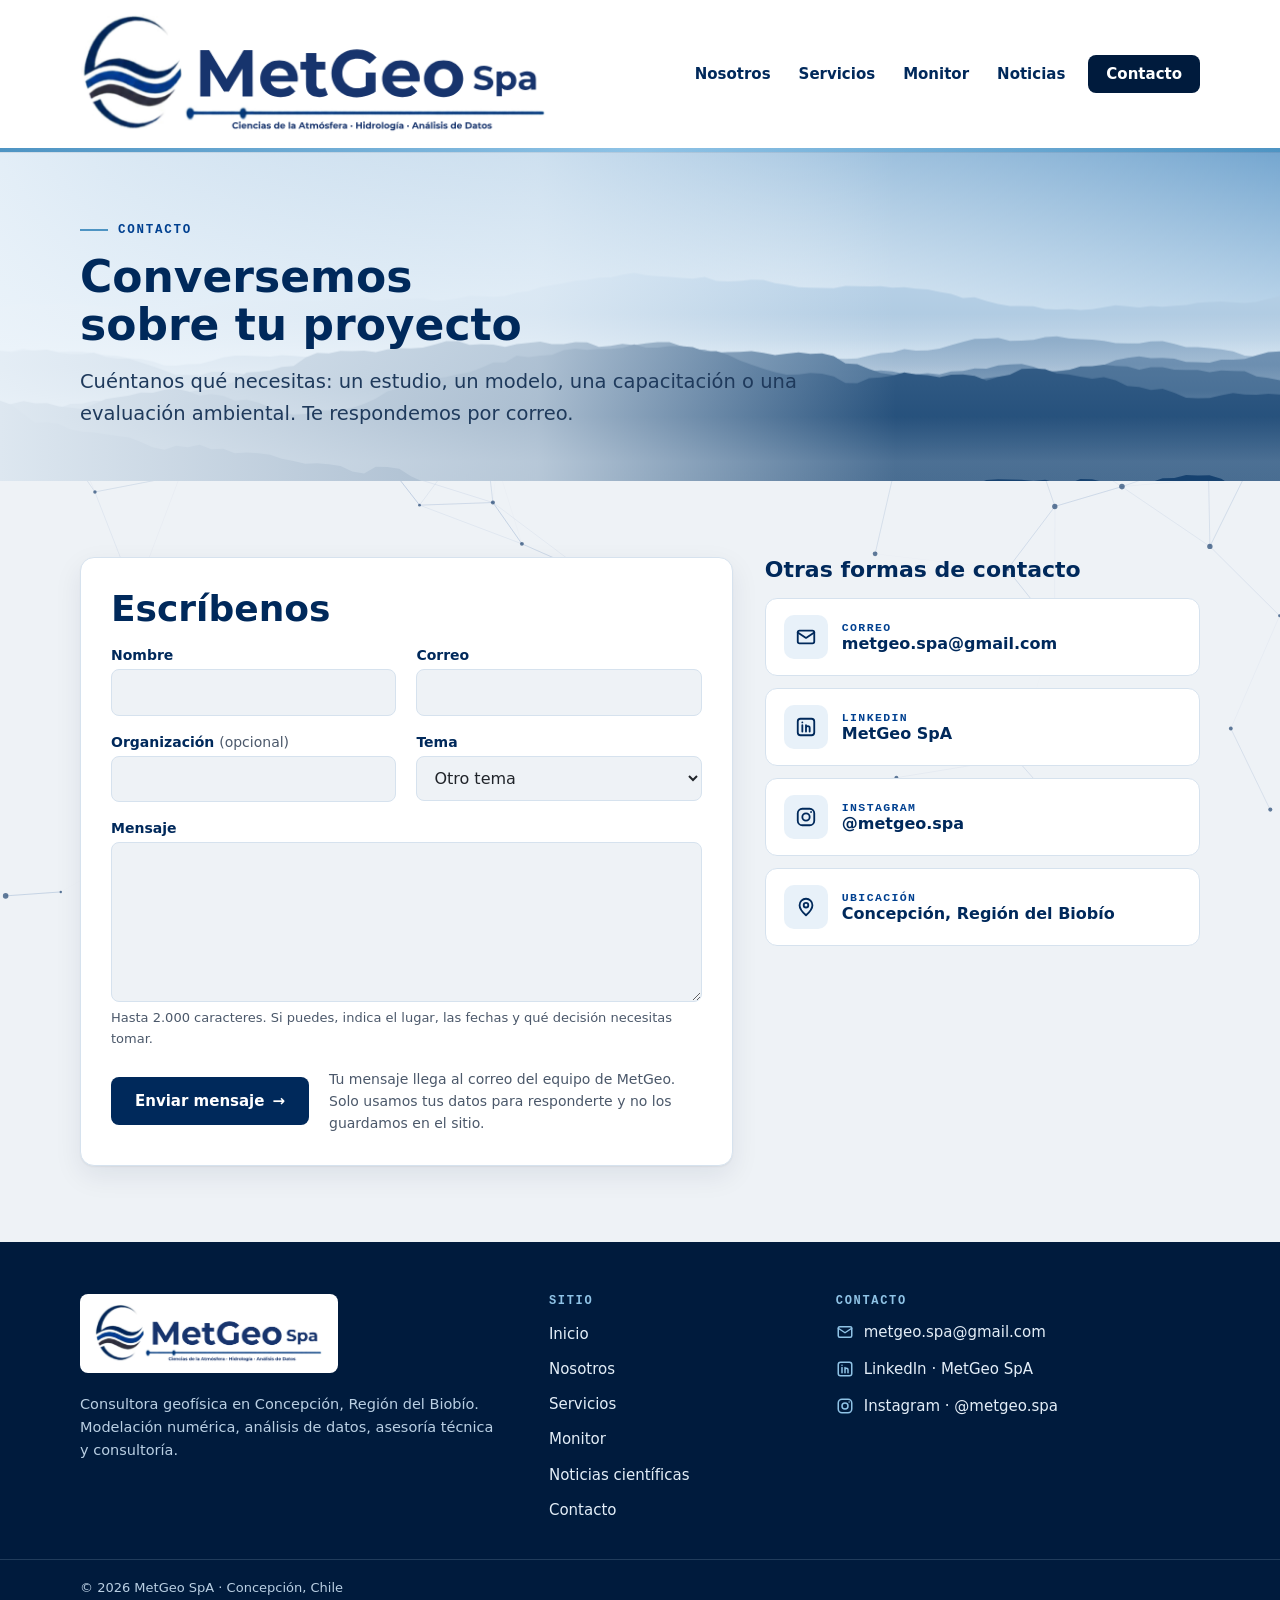
==== commit 8fbee91a: "Ajustar textos del sitio e ilustrar cada noticia con un dibujo propio Portada: «Herramientas diversa" ====
--- a/contacto.html
+++ b/contacto.html
@@ -66,7 +66,7 @@
           <div class="field">
             <label for="f-servicio">Tema</label>
             <select id="f-servicio" name="servicio">
-              <option value="eventos">Estudio de un evento extremo</option>
+              <option value="eventos">Estudio técnico pericial</option>
               <option value="modelacion">Modelación numérica y monitoreo</option>
               <option value="capacitaciones">Capacitación técnica</option>
               <option value="ambiental">Evaluación ambiental (SEIA)</option>
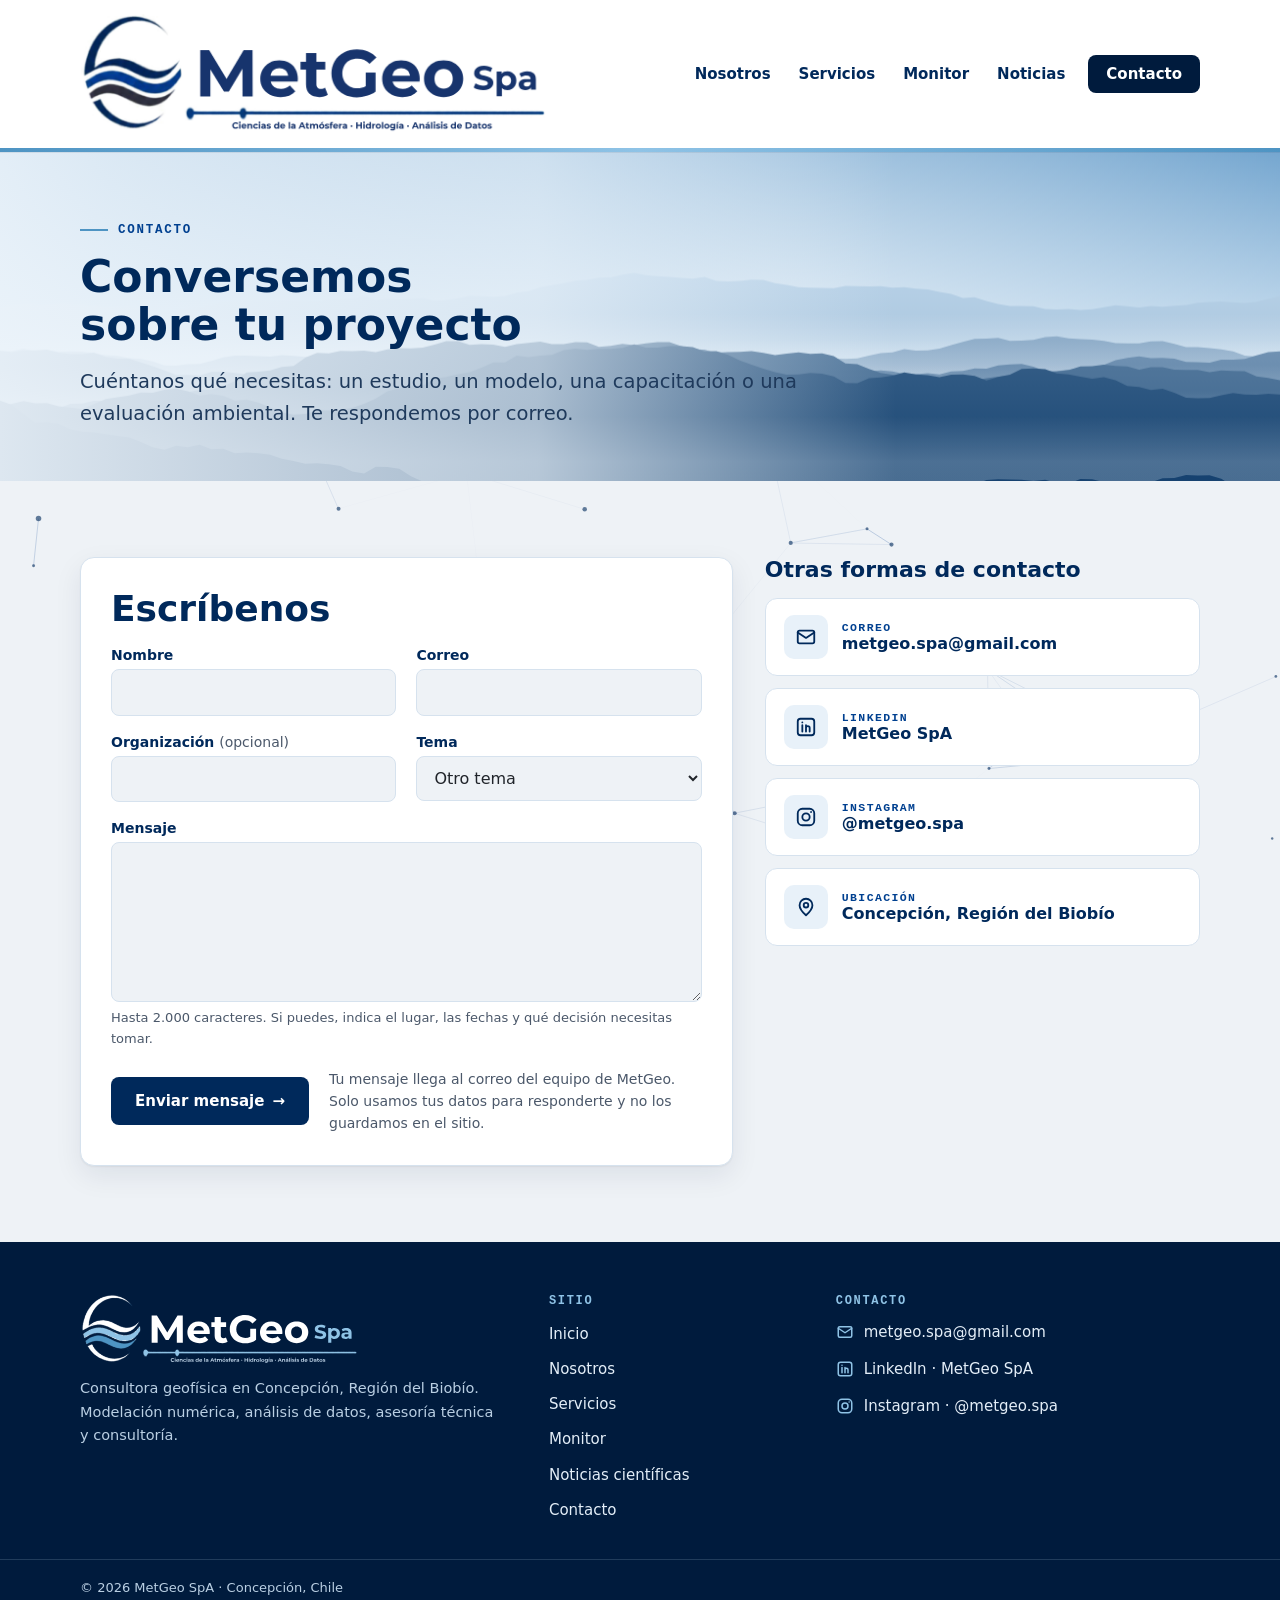
==== commit 379f9ce1: "Logo claro en el pie e ícono de pestaña que se adapta al tema El pie muestra el logo en colores clar" ====
--- a/contacto.html
+++ b/contacto.html
@@ -7,7 +7,8 @@
 <meta name="referrer" content="strict-origin-when-cross-origin">
 <title>Contacto · MetGeo Spa</title>
 <meta name="description" content="Escríbele al equipo de MetGeo: formulario de contacto, correo, LinkedIn e Instagram.">
-<link rel="icon" type="image/png" href="assets/icono.png">
+<link rel="icon" type="image/png" href="assets/icono.png" sizes="32x32">
+<link rel="icon" type="image/svg+xml" href="assets/icono.svg">
 <link rel="apple-touch-icon" href="assets/icono.png">
 <link rel="preconnect" href="https://fonts.googleapis.com">
 <link rel="preconnect" href="https://fonts.gstatic.com" crossorigin>
@@ -105,7 +106,7 @@
 <footer class="foot">
   <div class="wrap foot-grid">
     <div>
-      <div class="plate"><img src="assets/logo.png" alt="MetGeo Spa" width="480" height="123" loading="lazy"></div>
+      <img class="foot-logo" src="assets/logo-claro.svg" alt="MetGeo Spa" width="780" height="200">
       <p>Consultora geofísica en Concepción, Región del Biobío. Modelación numérica, análisis de datos, asesoría técnica y consultoría.</p>
     </div>
     <nav aria-label="Mapa del sitio">
--- a/assets/style.css
+++ b/assets/style.css
@@ -309,8 +309,8 @@
 /* ---------- Pie ---------- */
 .foot { background: #001B3D; color: #B9CFE3; }
 .foot-grid { display: grid; grid-template-columns: minmax(0, 1.4fr) minmax(0, .8fr) minmax(0, 1.2fr); gap: 36px 44px; padding-block: 52px 36px; }
-.foot .plate { display: inline-block; padding: 10px 14px; background: #FFFFFF; border-radius: 8px; line-height: 0; }
-.foot .plate img { display: block; width: 230px; height: auto; }
+/* Logo en versión clara (assets/logo-claro.svg), directo sobre el azul del pie. */
+.foot .foot-logo { display: block; width: 280px; max-width: 100%; height: auto; }
 .foot p { margin: 12px 0 0; max-width: 46ch; font-size: 14.5px; }
 .foot .foot-h { margin: 0 0 12px; font: 600 12px var(--f-mono); letter-spacing: .14em; text-transform: uppercase; color: #8FC3E6; }
 .foot-links { display: flex; flex-direction: column; gap: 8px; margin: 0; padding: 0; list-style: none; }
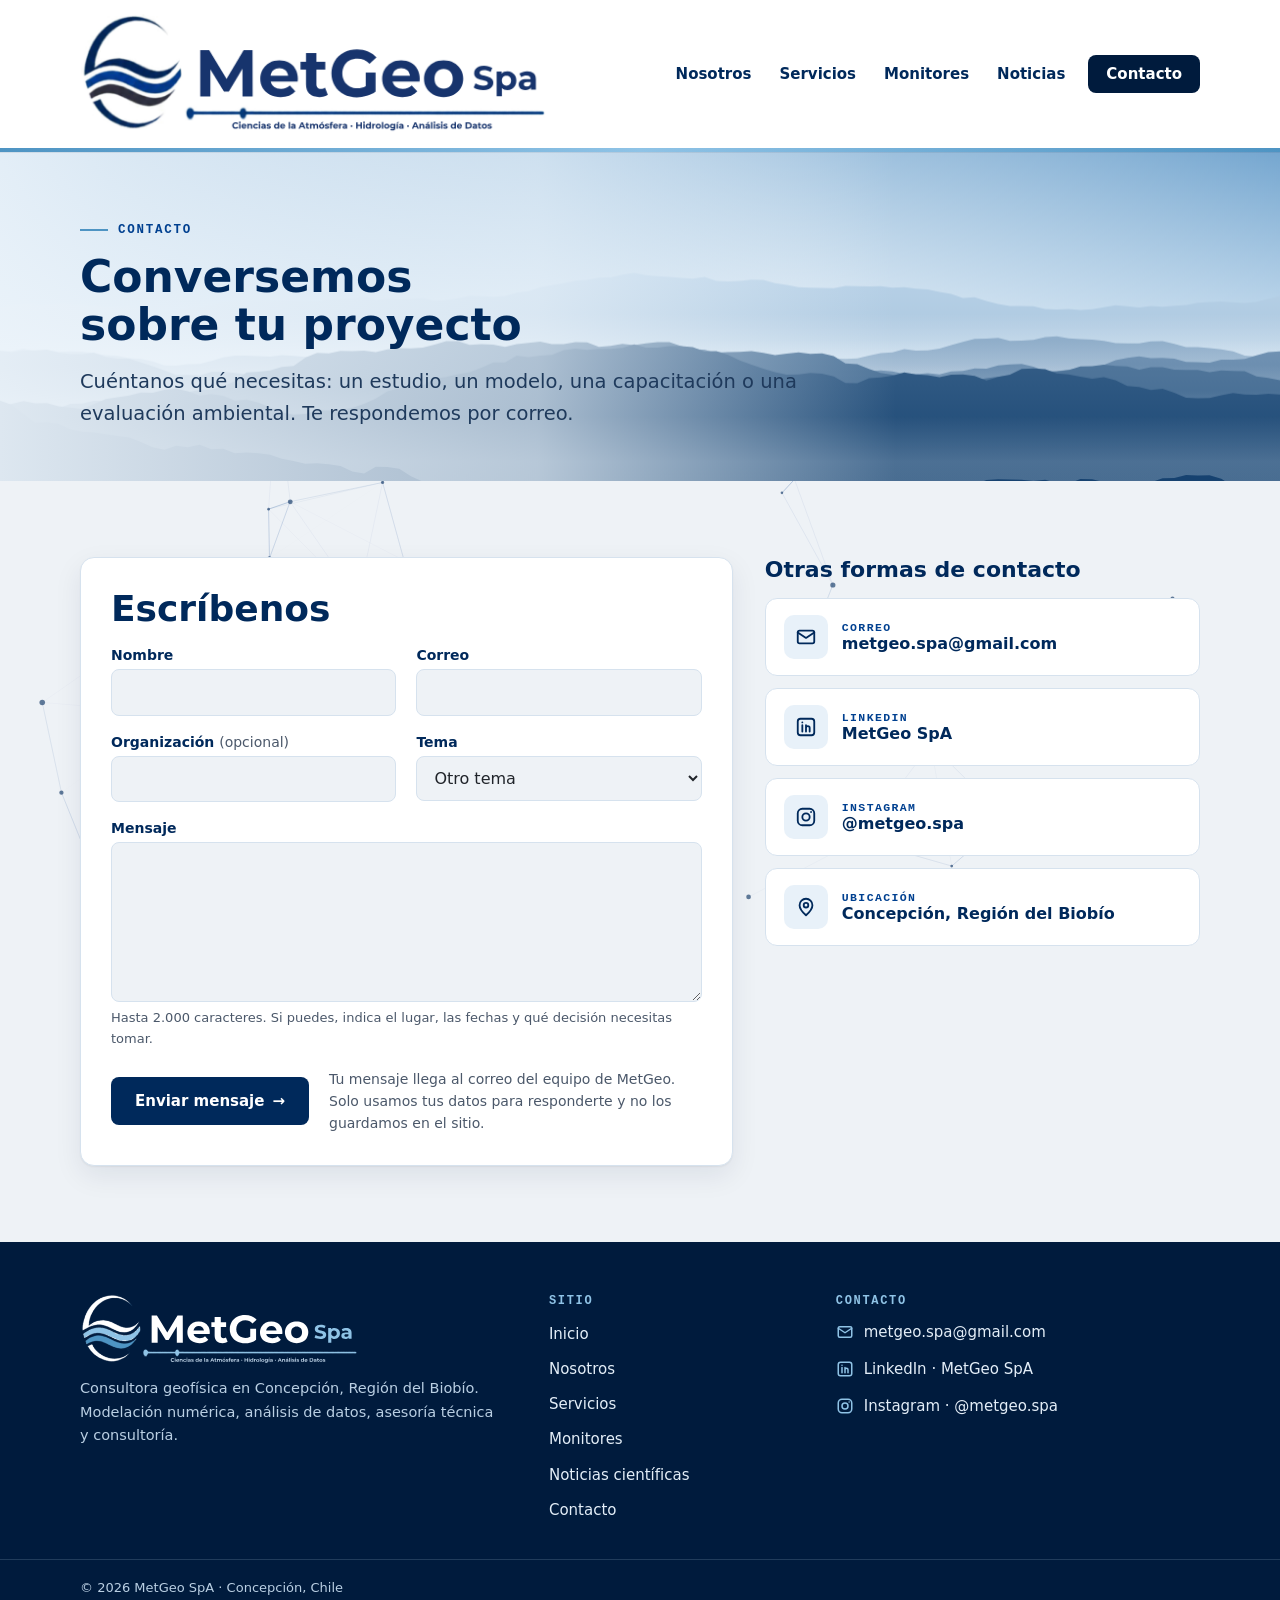
==== commit c9b54468: "Sección Monitores con Concepción, Araucanía y Coronel; cabecera sin saltos - «Monitor» pasa a «Monit" ====
--- a/contacto.html
+++ b/contacto.html
@@ -27,7 +27,7 @@
     <nav class="nav" id="menu" aria-label="Principal">
       <a href="nosotros.html">Nosotros</a>
       <a href="servicios.html">Servicios</a>
-      <a href="monitor.html">Monitor</a>
+      <a href="monitor.html">Monitores</a>
       <a href="noticias.html">Noticias</a>
       <a class="nav-cta" href="contacto.html" aria-current="page">Contacto</a>
     </nav>
@@ -115,7 +115,7 @@
         <li><a href="index.html">Inicio</a></li>
         <li><a href="nosotros.html">Nosotros</a></li>
         <li><a href="servicios.html">Servicios</a></li>
-        <li><a href="monitor.html">Monitor</a></li>
+        <li><a href="monitor.html">Monitores</a></li>
         <li><a href="noticias.html">Noticias científicas</a></li>
         <li><a href="contacto.html">Contacto</a></li>
       </ul>
--- a/assets/style.css
+++ b/assets/style.css
@@ -150,6 +150,10 @@
 .svc-card h3 { margin: 0; font: 700 18px / 1.3 var(--f-head); color: var(--heading); }
 .svc-card p { margin: 0; font-size: 15.5px; color: var(--muted); }
 .svc-card .more { margin-top: auto; padding-top: 8px; }
+.svc-cards.svc-cards-3 { grid-template-columns: repeat(3, minmax(0, 1fr)); }
+.svc-card .shot { aspect-ratio: 16 / 10; border-bottom: 1px solid var(--line); }
+.svc-card .body h3 { margin: 0; }
+.mon-note { margin: 0 0 56px; }
 
 /* Por qué MetGeo */
 .features { display: grid; grid-template-columns: repeat(3, minmax(0, 1fr)); gap: 30px 34px; margin-top: 36px; }
@@ -359,6 +363,7 @@
   .sec { padding-block: 52px; }
   .band > .wrap { padding-block: 48px; }
   .caps, .svc-cards, .features, .purpose, .team { grid-template-columns: minmax(0, 1fr); }
+  .svc-cards.svc-cards-3 { grid-template-columns: minmax(0, 1fr); }
   .views div, .includes li { grid-template-columns: 1fr; gap: 2px; }
   .signup, .form { padding: 22px; }
   .form { grid-template-columns: minmax(0, 1fr); }
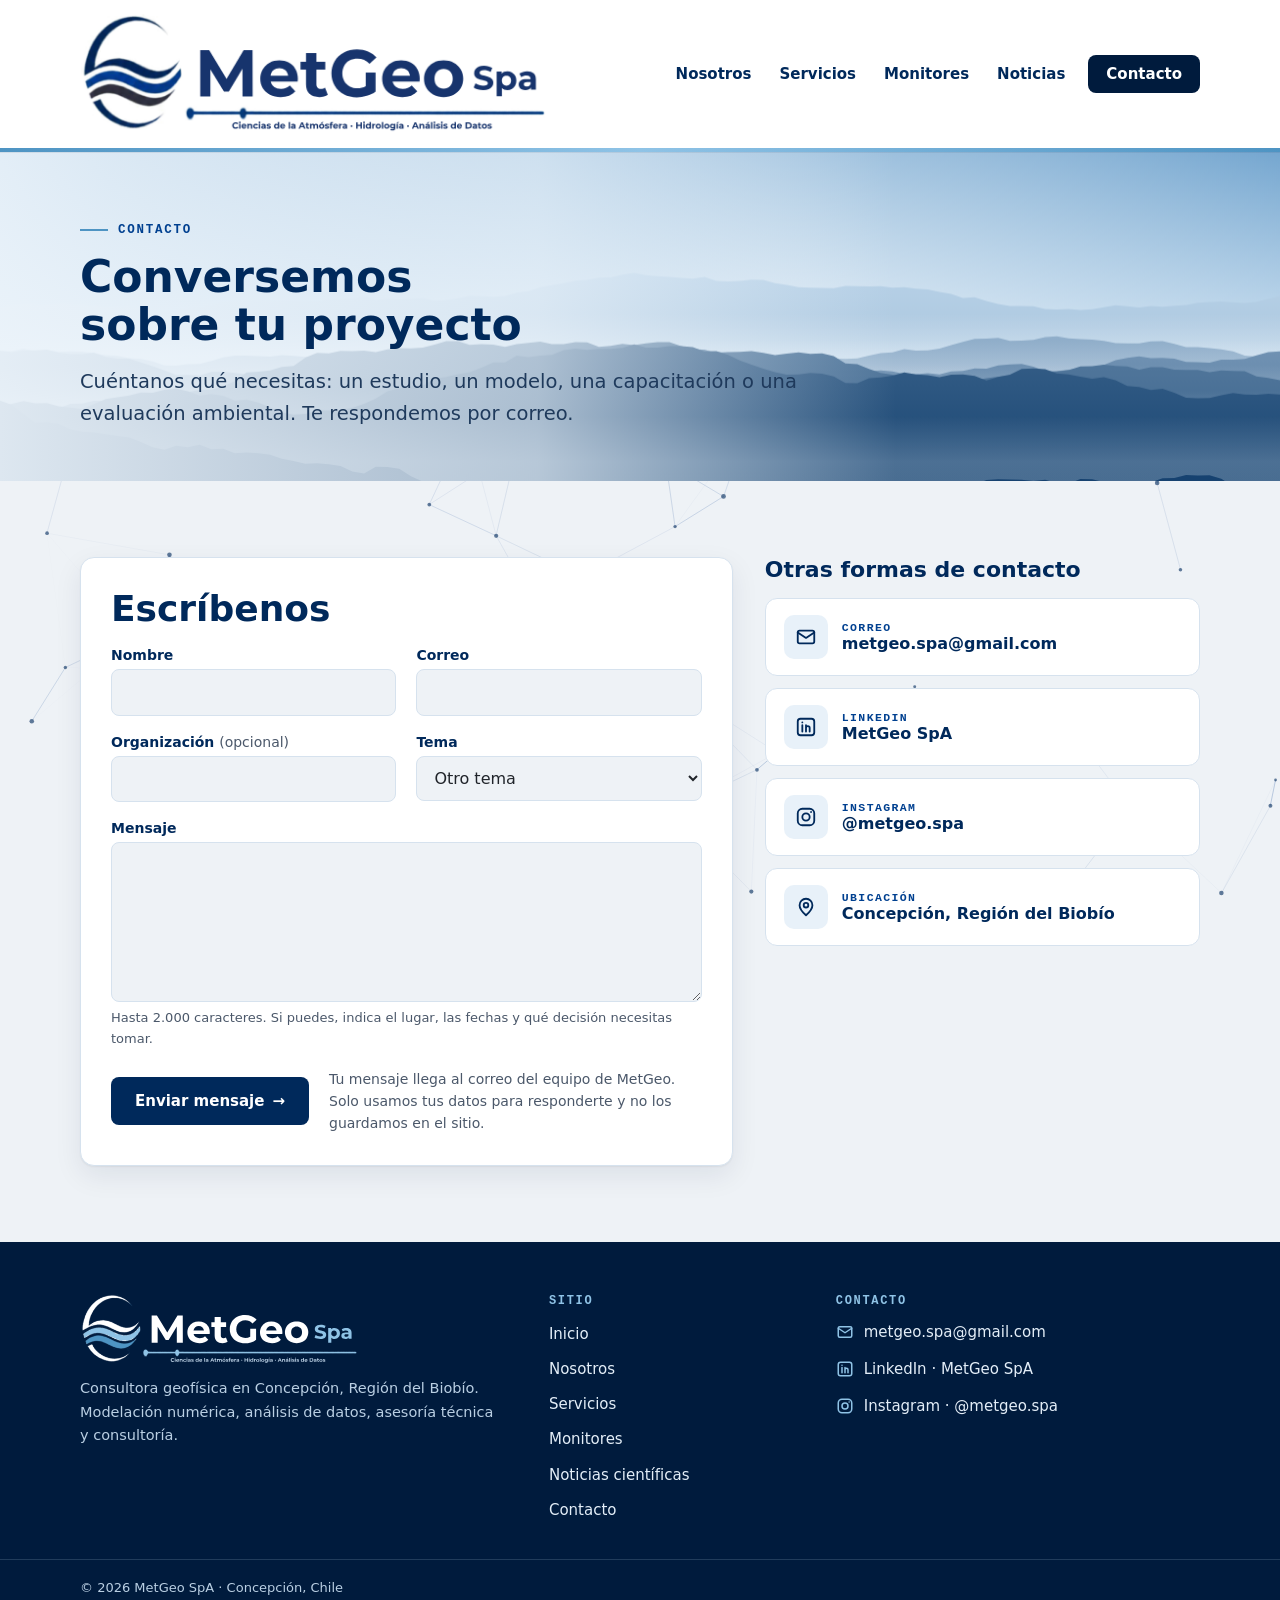
==== commit d3536c6a: "Newsletter y formulario de contacto en newsletter.metgeo.cl Mismo esquema que los monitores (<región" ====
--- a/contacto.html
+++ b/contacto.html
@@ -3,7 +3,7 @@
 <head>
 <meta charset="utf-8">
 <meta name="viewport" content="width=device-width, initial-scale=1">
-<meta http-equiv="Content-Security-Policy" content="default-src 'self'; script-src 'self'; style-src 'self' https://fonts.googleapis.com; font-src https://fonts.gstatic.com; img-src 'self' data:; connect-src 'self' https://metgeo-newsletter.metgeo.workers.dev; object-src 'none'; base-uri 'self'; form-action 'none'">
+<meta http-equiv="Content-Security-Policy" content="default-src 'self'; script-src 'self'; style-src 'self' https://fonts.googleapis.com; font-src https://fonts.gstatic.com; img-src 'self' data:; connect-src 'self' https://newsletter.metgeo.cl; object-src 'none'; base-uri 'self'; form-action 'none'">
 <meta name="referrer" content="strict-origin-when-cross-origin">
 <title>Contacto · MetGeo Spa</title>
 <meta name="description" content="Escríbele al equipo de MetGeo: formulario de contacto, correo, LinkedIn e Instagram.">
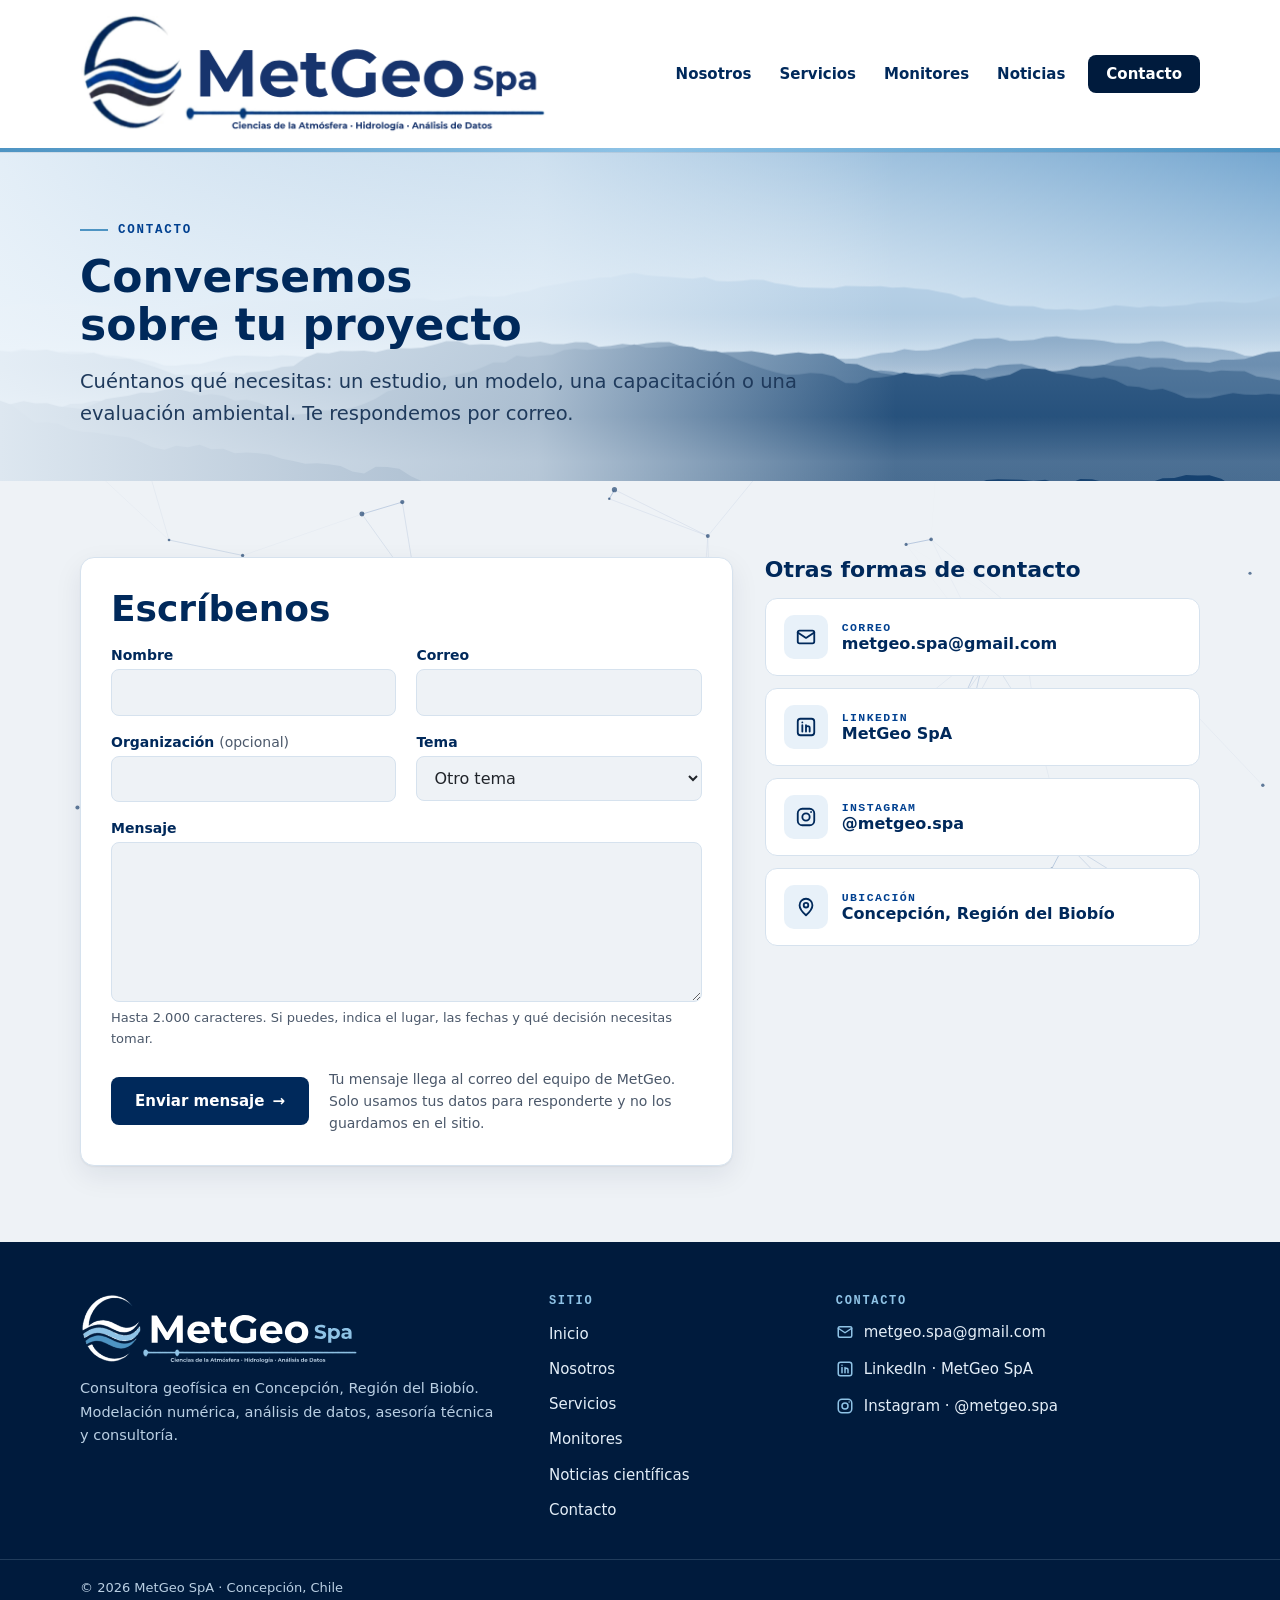
==== commit dd655dd4: "feat(SEO): Mejora en las componetes del SEO" ====
--- a/contacto.html
+++ b/contacto.html
@@ -5,8 +5,21 @@
 <meta name="viewport" content="width=device-width, initial-scale=1">
 <meta http-equiv="Content-Security-Policy" content="default-src 'self'; script-src 'self'; style-src 'self' https://fonts.googleapis.com; font-src https://fonts.gstatic.com; img-src 'self' data:; connect-src 'self' https://newsletter.metgeo.cl; object-src 'none'; base-uri 'self'; form-action 'none'">
 <meta name="referrer" content="strict-origin-when-cross-origin">
-<title>Contacto · MetGeo Spa</title>
+<title>Contacto | MetGeo, consultora geofísica en Concepción</title>
 <meta name="description" content="Escríbele al equipo de MetGeo: formulario de contacto, correo, LinkedIn e Instagram.">
+<link rel="canonical" href="https://metgeo.cl/contacto.html">
+<meta property="og:type" content="website">
+<meta property="og:site_name" content="MetGeo">
+<meta property="og:locale" content="es_CL">
+<meta property="og:title" content="Contacto | MetGeo, consultora geofísica en Concepción">
+<meta property="og:description" content="Escríbele al equipo de MetGeo: formulario de contacto, correo, LinkedIn e Instagram.">
+<meta property="og:url" content="https://metgeo.cl/contacto.html">
+<meta property="og:image" content="https://metgeo.cl/assets/logo.png">
+<meta property="og:image:alt" content="MetGeo, consultora geofísica">
+<meta name="twitter:card" content="summary">
+<meta name="twitter:title" content="Contacto | MetGeo, consultora geofísica en Concepción">
+<meta name="twitter:description" content="Escríbele al equipo de MetGeo: formulario de contacto, correo, LinkedIn e Instagram.">
+<meta name="twitter:image" content="https://metgeo.cl/assets/logo.png">
 <link rel="icon" type="image/png" href="assets/icono.png" sizes="32x32">
 <link rel="icon" type="image/svg+xml" href="assets/icono.svg">
 <link rel="apple-touch-icon" href="assets/icono.png">
